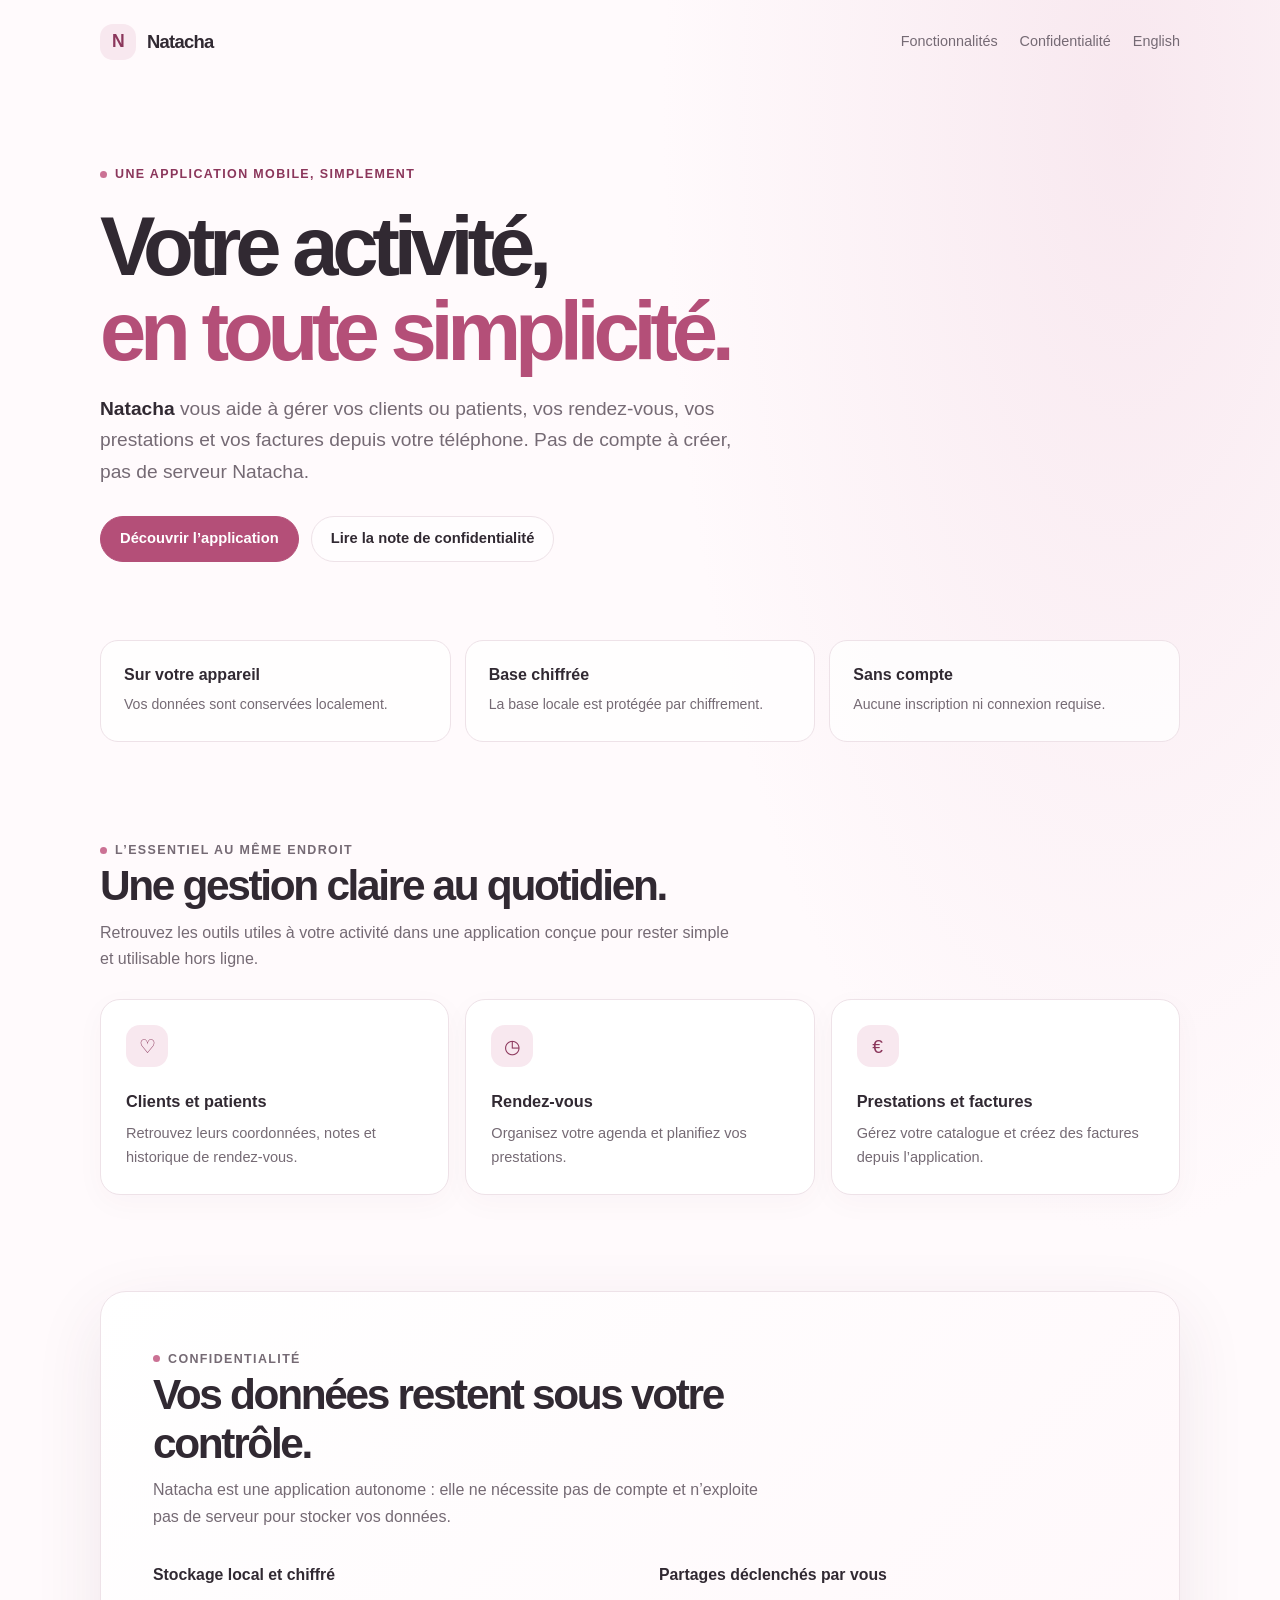
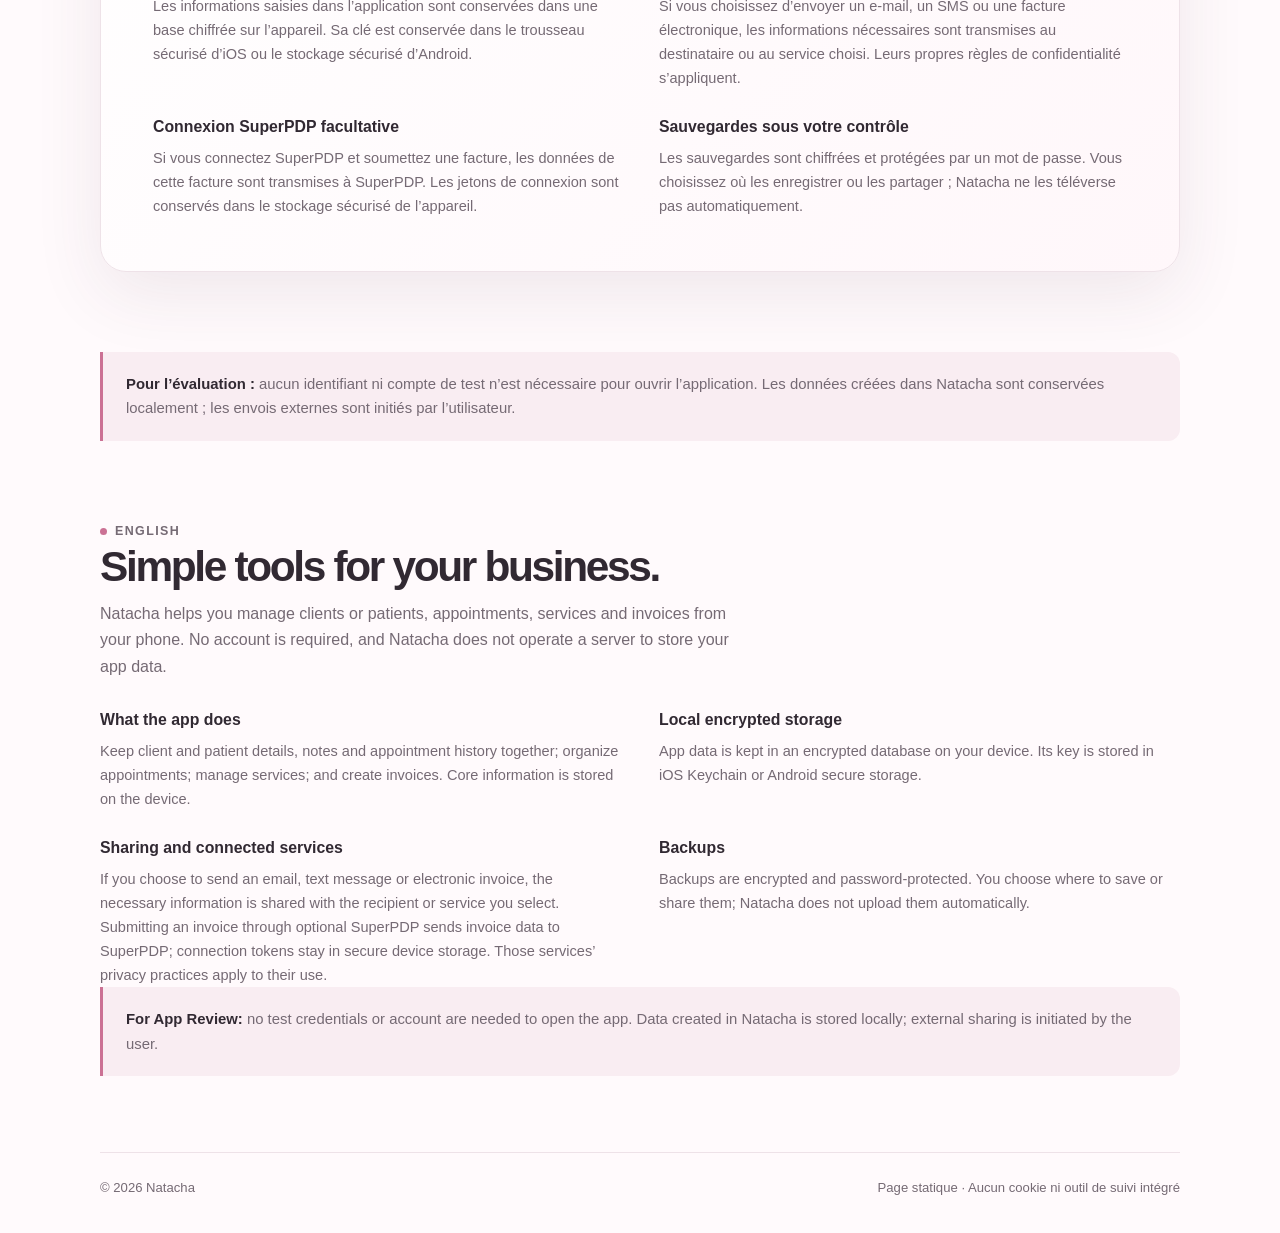
==== index.html @ 5fb603a2 "Initial commit" ====
<!doctype html>
<html lang="fr">
  <head>
    <meta charset="utf-8" />
    <meta name="viewport" content="width=device-width, initial-scale=1" />
    <meta
      name="description"
      content="Natacha, une application mobile simple pour gérer ses clients, rendez-vous et factures."
    />
    <meta name="theme-color" content="#fffafc" />
    <title>Natacha — gestion simple, données protégées</title>
    <style>
      :root {
        color-scheme: light;
        --ink: #312932;
        --muted: #756a74;
        --pink: #b44f78;
        --pink-dark: #8b365b;
        --pink-light: #f8e8ef;
        --paper: #fffafc;
        --line: #eee2e8;
        --white: #fff;
        --shadow: 0 22px 70px rgb(80 43 61 / 9%);
        font-family:
          -apple-system, BlinkMacSystemFont, "Segoe UI", sans-serif;
      }

      * {
        box-sizing: border-box;
      }

      html {
        scroll-behavior: smooth;
      }

      body {
        margin: 0;
        background:
          radial-gradient(ellipse at 88% 4%, #f8e8ef 0, transparent 29rem),
          var(--paper);
        color: var(--ink);
        line-height: 1.65;
      }

      a {
        color: var(--pink-dark);
        text-underline-offset: 0.2em;
      }

      a:focus-visible {
        outline: 3px solid #d88baa;
        outline-offset: 4px;
        border-radius: 4px;
      }

      .shell {
        width: min(100% - 40px, 1080px);
        margin-inline: auto;
      }

      .topbar {
        display: flex;
        align-items: center;
        justify-content: space-between;
        min-height: 84px;
      }

      .brand {
        display: inline-flex;
        align-items: center;
        gap: 11px;
        color: var(--ink);
        font-size: 1.15rem;
        font-weight: 750;
        letter-spacing: -0.04em;
        text-decoration: none;
      }

      .brand-mark {
        display: grid;
        width: 36px;
        aspect-ratio: 1;
        place-items: center;
        border-radius: 13px;
        background: var(--pink-light);
        color: var(--pink-dark);
        font-size: 1.1rem;
      }

      .topnav {
        display: flex;
        gap: 22px;
        font-size: 0.9rem;
      }

      .topnav a {
        color: var(--muted);
        text-decoration: none;
      }

      .topnav a:hover {
        color: var(--pink-dark);
      }

      .hero {
        padding: 76px 0 78px;
      }

      .eyebrow {
        display: inline-flex;
        align-items: center;
        gap: 8px;
        margin: 0 0 20px;
        color: var(--pink-dark);
        font-size: 0.78rem;
        font-weight: 750;
        letter-spacing: 0.11em;
        text-transform: uppercase;
      }

      .eyebrow::before {
        width: 7px;
        height: 7px;
        border-radius: 50%;
        background: #cb7194;
        content: "";
      }

      h1,
      h2,
      h3,
      p {
        margin-top: 0;
      }

      h1 {
        max-width: 760px;
        margin-bottom: 18px;
        font-size: clamp(2.6rem, 7vw, 5.2rem);
        font-weight: 720;
        letter-spacing: -0.075em;
        line-height: 1.02;
      }

      h1 span {
        color: var(--pink);
      }

      .hero-copy {
        max-width: 650px;
        margin-bottom: 28px;
        color: var(--muted);
        font-size: clamp(1.02rem, 2vw, 1.2rem);
      }

      .hero-copy strong {
        color: var(--ink);
        font-weight: 650;
      }

      .hero-links {
        display: flex;
        flex-wrap: wrap;
        gap: 12px;
      }

      .button {
        display: inline-flex;
        min-height: 46px;
        align-items: center;
        justify-content: center;
        padding: 0 19px;
        border: 1px solid var(--pink);
        border-radius: 999px;
        background: var(--pink);
        color: var(--white);
        font-size: 0.92rem;
        font-weight: 650;
        text-decoration: none;
        transition:
          background 150ms ease,
          transform 150ms ease;
      }

      .button:hover {
        transform: translateY(-1px);
        background: var(--pink-dark);
      }

      .button.secondary {
        border-color: var(--line);
        background: rgb(255 255 255 / 70%);
        color: var(--ink);
      }

      .button.secondary:hover {
        background: var(--white);
      }

      .trust-row {
        display: grid;
        grid-template-columns: repeat(3, 1fr);
        gap: 14px;
        margin-bottom: 94px;
      }

      .trust-item {
        min-height: 102px;
        padding: 21px 23px;
        border: 1px solid var(--line);
        border-radius: 18px;
        background: rgb(255 255 255 / 75%);
      }

      .trust-item strong {
        display: block;
        margin-bottom: 3px;
        font-size: 1rem;
      }

      .trust-item span {
        color: var(--muted);
        font-size: 0.88rem;
      }

      section {
        scroll-margin-top: 30px;
      }

      .section-heading {
        max-width: 630px;
        margin-bottom: 27px;
      }

      .section-heading h2 {
        margin-bottom: 9px;
        font-size: clamp(1.9rem, 4vw, 2.65rem);
        letter-spacing: -0.055em;
        line-height: 1.15;
      }

      .section-heading p {
        margin-bottom: 0;
        color: var(--muted);
      }

      .features {
        padding-bottom: 96px;
      }

      .feature-grid {
        display: grid;
        grid-template-columns: repeat(3, 1fr);
        gap: 16px;
      }

      .feature {
        min-height: 190px;
        padding: 25px;
        border: 1px solid var(--line);
        border-radius: 20px;
        background: var(--white);
        box-shadow: 0 8px 30px rgb(80 43 61 / 3%);
      }

      .feature-icon {
        display: grid;
        width: 42px;
        height: 42px;
        margin-bottom: 21px;
        place-items: center;
        border-radius: 14px;
        background: var(--pink-light);
        color: var(--pink-dark);
        font-size: 1.2rem;
      }

      .feature h3 {
        margin-bottom: 6px;
        font-size: 1.02rem;
      }

      .feature p {
        margin-bottom: 0;
        color: var(--muted);
        font-size: 0.91rem;
      }

      .privacy {
        margin-bottom: 80px;
        padding: clamp(26px, 5vw, 52px);
        border: 1px solid var(--line);
        border-radius: 26px;
        background: linear-gradient(135deg, #fff 0%, #fff7fa 100%);
        box-shadow: var(--shadow);
      }

      .privacy .section-heading {
        margin-bottom: 32px;
      }

      .privacy-grid {
        display: grid;
        grid-template-columns: repeat(2, 1fr);
        gap: 24px 38px;
      }

      .privacy-item h3 {
        margin-bottom: 6px;
        font-size: 0.99rem;
      }

      .privacy-item p {
        margin-bottom: 0;
        color: var(--muted);
        font-size: 0.91rem;
      }

      .review-note {
        margin: 0 0 76px;
        padding: 20px 23px;
        border-left: 3px solid #cb7194;
        border-radius: 0 12px 12px 0;
        background: #f9edf2;
        color: var(--muted);
        font-size: 0.93rem;
      }

      .review-note strong {
        color: var(--ink);
      }

      footer {
        display: flex;
        flex-wrap: wrap;
        align-items: center;
        justify-content: space-between;
        gap: 12px;
        padding: 24px 0 34px;
        border-top: 1px solid var(--line);
        color: var(--muted);
        font-size: 0.82rem;
      }

      footer p {
        margin: 0;
      }

      @media (max-width: 700px) {
        .shell {
          width: min(100% - 30px, 560px);
        }

        .topbar {
          min-height: 70px;
        }

        .topnav {
          gap: 13px;
          font-size: 0.82rem;
        }

        .hero {
          padding: 58px 0 56px;
        }

        .trust-row,
        .feature-grid,
        .privacy-grid {
          grid-template-columns: 1fr;
        }

        .trust-row {
          gap: 10px;
          margin-bottom: 72px;
        }

        .trust-item {
          min-height: auto;
          padding: 16px 19px;
        }

        .features {
          padding-bottom: 70px;
        }

        .feature {
          min-height: auto;
        }

        .feature-icon {
          margin-bottom: 15px;
        }

        .privacy {
          margin-bottom: 62px;
          border-radius: 20px;
        }

        .review-note {
          margin-bottom: 58px;
        }
      }

      @media (prefers-reduced-motion: reduce) {
        html {
          scroll-behavior: auto;
        }

        *,
        *::before,
        *::after {
          transition-duration: 0.01ms !important;
        }
      }
    </style>
  </head>
  <body>
    <header class="shell topbar">
      <a class="brand" href="#top" aria-label="Natacha, accueil">
        <span class="brand-mark" aria-hidden="true">N</span>
        <span>Natacha</span>
      </a>
      <nav class="topnav" aria-label="Navigation principale">
        <a href="#features">Fonctionnalités</a>
        <a href="#privacy">Confidentialité</a>
        <a href="#english">English</a>
      </nav>
    </header>

    <main id="top" class="shell">
      <section class="hero" aria-labelledby="hero-title">
        <p class="eyebrow">Une application mobile, simplement</p>
        <h1 id="hero-title">Votre activité,<br /><span>en toute simplicité.</span></h1>
        <p class="hero-copy">
          <strong>Natacha</strong> vous aide à gérer vos clients ou patients,
          vos rendez-vous, vos prestations et vos factures depuis votre téléphone.
          Pas de compte à créer, pas de serveur Natacha.
        </p>
        <div class="hero-links">
          <a class="button" href="#features">Découvrir l’application</a>
          <a class="button secondary" href="#privacy">Lire la note de confidentialité</a>
        </div>
      </section>

      <div class="trust-row" aria-label="En bref">
        <div class="trust-item">
          <strong>Sur votre appareil</strong>
          <span>Vos données sont conservées localement.</span>
        </div>
        <div class="trust-item">
          <strong>Base chiffrée</strong>
          <span>La base locale est protégée par chiffrement.</span>
        </div>
        <div class="trust-item">
          <strong>Sans compte</strong>
          <span>Aucune inscription ni connexion requise.</span>
        </div>
      </div>

      <section id="features" class="features" aria-labelledby="features-title">
        <div class="section-heading">
          <p class="eyebrow">L’essentiel au même endroit</p>
          <h2 id="features-title">Une gestion claire au quotidien.</h2>
          <p>
            Retrouvez les outils utiles à votre activité dans une application
            conçue pour rester simple et utilisable hors ligne.
          </p>
        </div>
        <div class="feature-grid">
          <article class="feature">
            <div class="feature-icon" aria-hidden="true">♡</div>
            <h3>Clients et patients</h3>
            <p>Retrouvez leurs coordonnées, notes et historique de rendez-vous.</p>
          </article>
          <article class="feature">
            <div class="feature-icon" aria-hidden="true">◷</div>
            <h3>Rendez-vous</h3>
            <p>Organisez votre agenda et planifiez vos prestations.</p>
          </article>
          <article class="feature">
            <div class="feature-icon" aria-hidden="true">€</div>
            <h3>Prestations et factures</h3>
            <p>Gérez votre catalogue et créez des factures depuis l’application.</p>
          </article>
        </div>
      </section>

      <section id="privacy" class="privacy" aria-labelledby="privacy-title">
        <div class="section-heading">
          <p class="eyebrow">Confidentialité</p>
          <h2 id="privacy-title">Vos données restent sous votre contrôle.</h2>
          <p>
            Natacha est une application autonome : elle ne nécessite pas de
            compte et n’exploite pas de serveur pour stocker vos données.
          </p>
        </div>
        <div class="privacy-grid">
          <article class="privacy-item">
            <h3>Stockage local et chiffré</h3>
            <p>
              Les informations saisies dans l’application sont conservées dans
              une base chiffrée sur l’appareil. Sa clé est conservée dans le
              trousseau sécurisé d’iOS ou le stockage sécurisé d’Android.
            </p>
          </article>
          <article class="privacy-item">
            <h3>Partages déclenchés par vous</h3>
            <p>
              Si vous choisissez d’envoyer un e-mail, un SMS ou une facture
              électronique, les informations nécessaires sont transmises au
              destinataire ou au service choisi. Leurs propres règles de
              confidentialité s’appliquent.
            </p>
          </article>
          <article class="privacy-item">
            <h3>Connexion SuperPDP facultative</h3>
            <p>
              Si vous connectez SuperPDP et soumettez une facture, les données
              de cette facture sont transmises à SuperPDP. Les jetons de
              connexion sont conservés dans le stockage sécurisé de l’appareil.
            </p>
          </article>
          <article class="privacy-item">
            <h3>Sauvegardes sous votre contrôle</h3>
            <p>
              Les sauvegardes sont chiffrées et protégées par un mot de passe.
              Vous choisissez où les enregistrer ou les partager ; Natacha ne
              les téléverse pas automatiquement.
            </p>
          </article>
        </div>
      </section>

      <aside class="review-note">
        <strong>Pour l’évaluation :</strong> aucun identifiant ni compte de test
        n’est nécessaire pour ouvrir l’application. Les données créées dans
        Natacha sont conservées localement ; les envois externes sont initiés
        par l’utilisateur.
      </aside>

      <section id="english" class="english-version" lang="en" aria-labelledby="english-title">
        <div class="section-heading">
          <p class="eyebrow">English</p>
          <h2 id="english-title">Simple tools for your business.</h2>
          <p>
            Natacha helps you manage clients or patients, appointments, services
            and invoices from your phone. No account is required, and Natacha
            does not operate a server to store your app data.
          </p>
        </div>
        <div class="privacy-grid">
          <article class="privacy-item">
            <h3>What the app does</h3>
            <p>
              Keep client and patient details, notes and appointment history
              together; organize appointments; manage services; and create
              invoices. Core information is stored on the device.
            </p>
          </article>
          <article class="privacy-item">
            <h3>Local encrypted storage</h3>
            <p>
              App data is kept in an encrypted database on your device. Its key
              is stored in iOS Keychain or Android secure storage.
            </p>
          </article>
          <article class="privacy-item">
            <h3>Sharing and connected services</h3>
            <p>
              If you choose to send an email, text message or electronic invoice,
              the necessary information is shared with the recipient or service
              you select. Submitting an invoice through optional SuperPDP sends
              invoice data to SuperPDP; connection tokens stay in secure device
              storage. Those services’ privacy practices apply to their use.
            </p>
          </article>
          <article class="privacy-item">
            <h3>Backups</h3>
            <p>
              Backups are encrypted and password-protected. You choose where to
              save or share them; Natacha does not upload them automatically.
            </p>
          </article>
        </div>
        <aside class="review-note">
          <strong>For App Review:</strong> no test credentials or account are
          needed to open the app. Data created in Natacha is stored locally;
          external sharing is initiated by the user.
        </aside>
      </section>
    </main>

    <footer class="shell">
      <p>© 2026 Natacha</p>
      <p>Page statique · Aucun cookie ni outil de suivi intégré</p>
    </footer>
  </body>
</html>
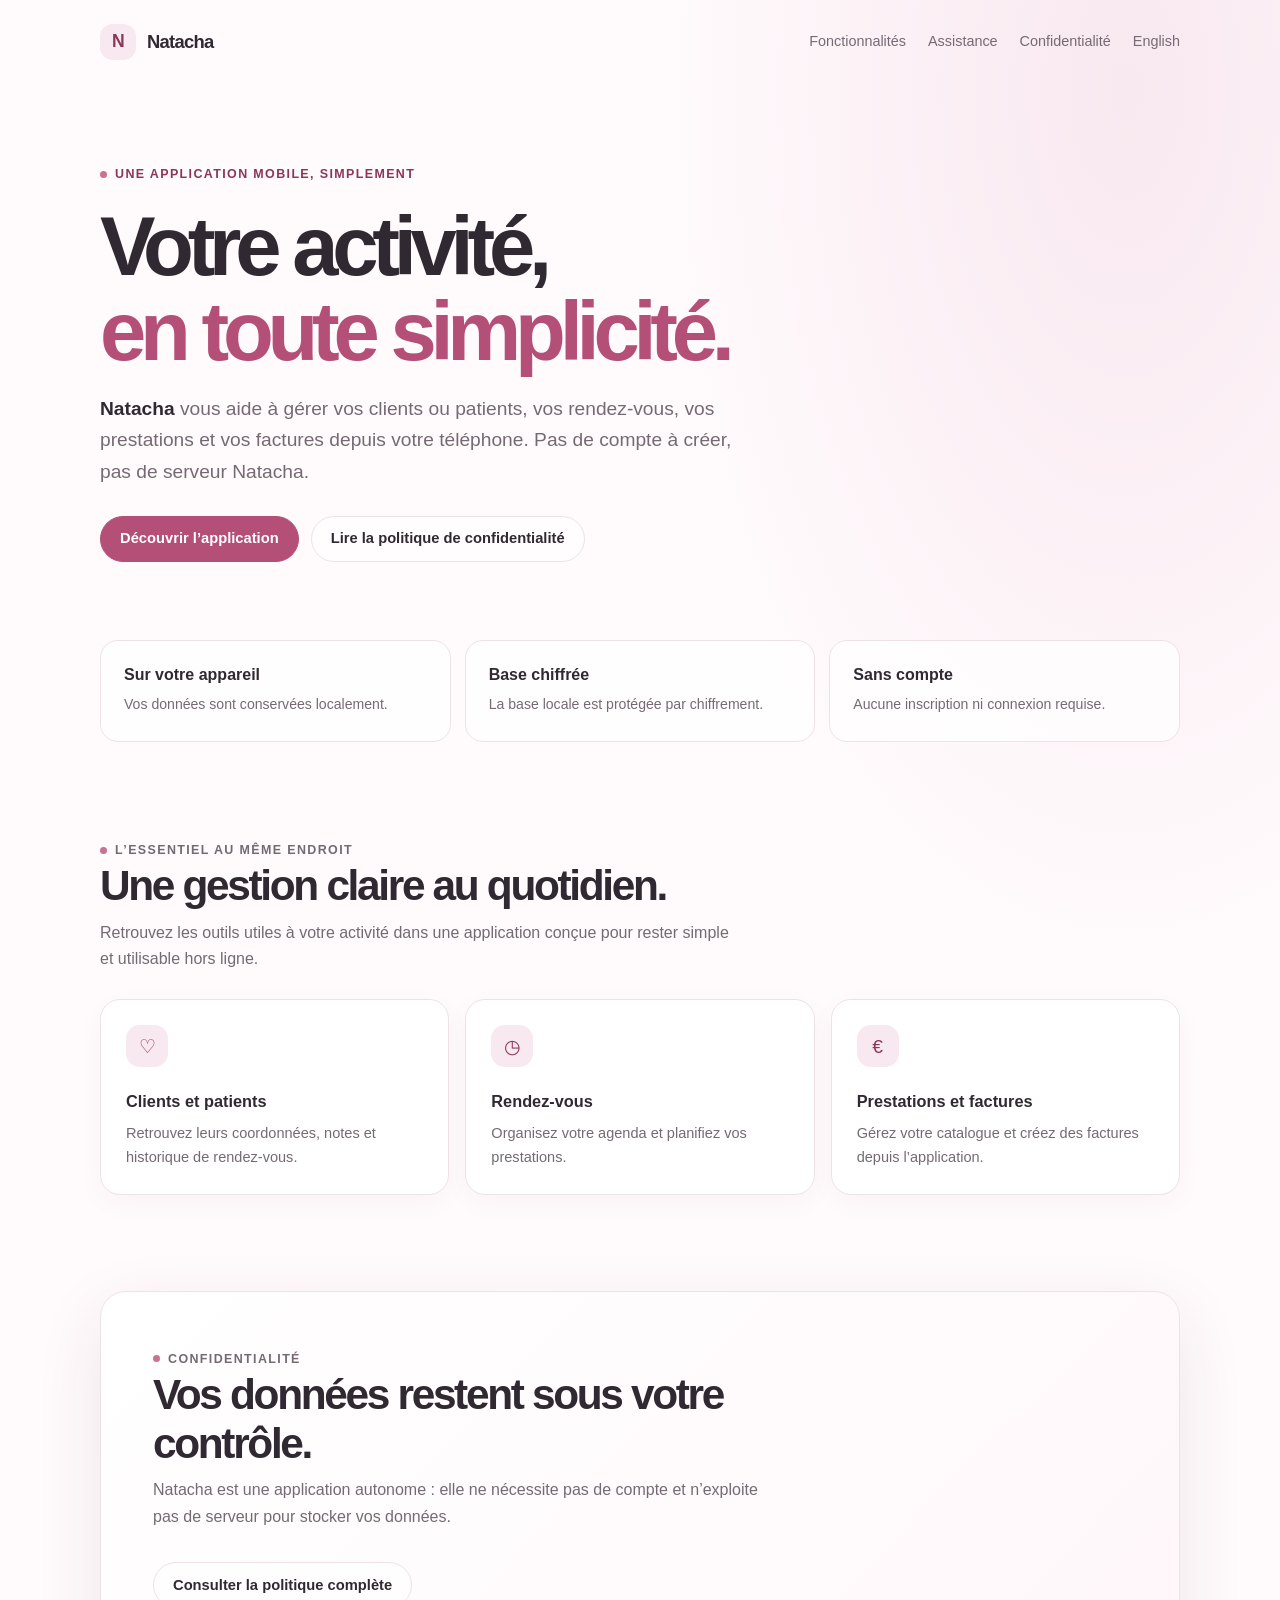
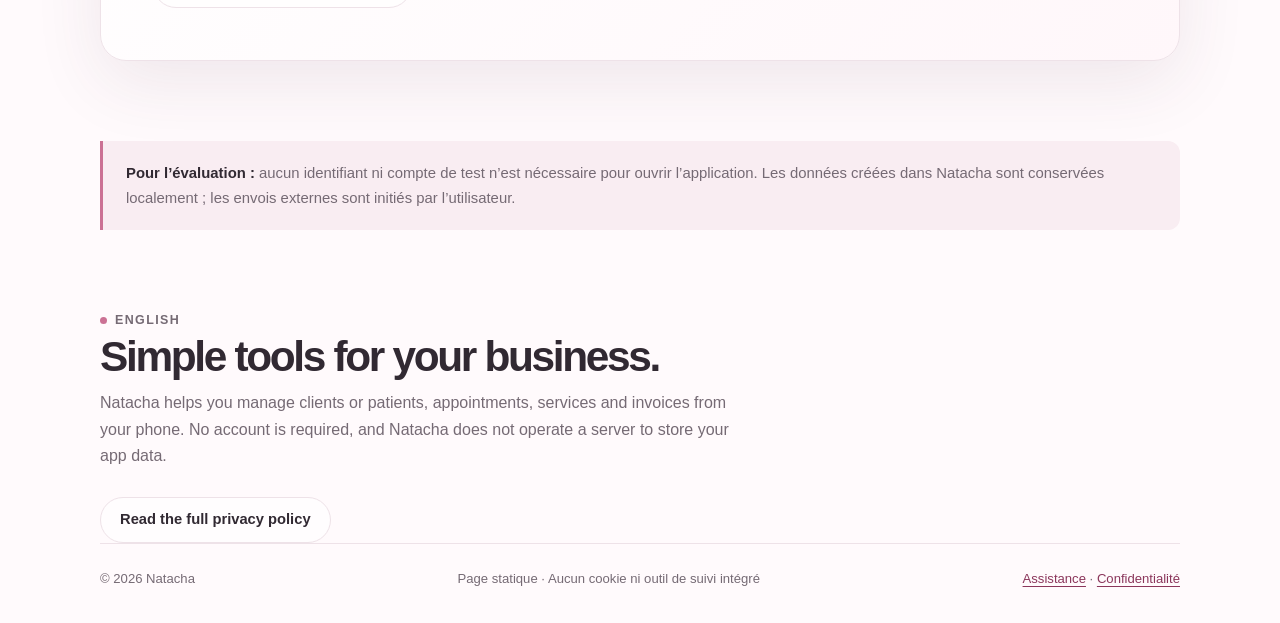
==== commit 9fd4d35a: "Split pages" ====
--- a/index.html
+++ b/index.html
@@ -60,8 +60,10 @@
 
       .topbar {
         display: flex;
+        flex-wrap: wrap;
         align-items: center;
         justify-content: space-between;
+        gap: 12px 20px;
         min-height: 84px;
       }
 
@@ -352,10 +354,15 @@
         }
 
         .topbar {
+          flex-wrap: wrap;
           min-height: 70px;
+          gap: 8px 16px;
+          padding-block: 12px;
         }
 
         .topnav {
+          flex-wrap: wrap;
+          justify-content: flex-start;
           gap: 13px;
           font-size: 0.82rem;
         }
@@ -417,13 +424,14 @@
   </head>
   <body>
     <header class="shell topbar">
-      <a class="brand" href="#top" aria-label="Natacha, accueil">
+      <a class="brand" href="./" aria-label="Natacha, accueil">
         <span class="brand-mark" aria-hidden="true">N</span>
         <span>Natacha</span>
       </a>
       <nav class="topnav" aria-label="Navigation principale">
         <a href="#features">Fonctionnalités</a>
-        <a href="#privacy">Confidentialité</a>
+        <a href="support/">Assistance</a>
+        <a href="privacy-policy/">Confidentialité</a>
         <a href="#english">English</a>
       </nav>
     </header>
@@ -439,7 +447,7 @@
         </p>
         <div class="hero-links">
           <a class="button" href="#features">Découvrir l’application</a>
-          <a class="button secondary" href="#privacy">Lire la note de confidentialité</a>
+          <a class="button secondary" href="privacy-policy/">Lire la politique de confidentialité</a>
         </div>
       </section>
 
@@ -486,7 +494,7 @@
         </div>
       </section>
 
-      <section id="privacy" class="privacy" aria-labelledby="privacy-title">
+      <section class="privacy" aria-labelledby="privacy-title">
         <div class="section-heading">
           <p class="eyebrow">Confidentialité</p>
           <h2 id="privacy-title">Vos données restent sous votre contrôle.</h2>
@@ -495,41 +503,7 @@
             compte et n’exploite pas de serveur pour stocker vos données.
           </p>
         </div>
-        <div class="privacy-grid">
-          <article class="privacy-item">
-            <h3>Stockage local et chiffré</h3>
-            <p>
-              Les informations saisies dans l’application sont conservées dans
-              une base chiffrée sur l’appareil. Sa clé est conservée dans le
-              trousseau sécurisé d’iOS ou le stockage sécurisé d’Android.
-            </p>
-          </article>
-          <article class="privacy-item">
-            <h3>Partages déclenchés par vous</h3>
-            <p>
-              Si vous choisissez d’envoyer un e-mail, un SMS ou une facture
-              électronique, les informations nécessaires sont transmises au
-              destinataire ou au service choisi. Leurs propres règles de
-              confidentialité s’appliquent.
-            </p>
-          </article>
-          <article class="privacy-item">
-            <h3>Connexion SuperPDP facultative</h3>
-            <p>
-              Si vous connectez SuperPDP et soumettez une facture, les données
-              de cette facture sont transmises à SuperPDP. Les jetons de
-              connexion sont conservés dans le stockage sécurisé de l’appareil.
-            </p>
-          </article>
-          <article class="privacy-item">
-            <h3>Sauvegardes sous votre contrôle</h3>
-            <p>
-              Les sauvegardes sont chiffrées et protégées par un mot de passe.
-              Vous choisissez où les enregistrer ou les partager ; Natacha ne
-              les téléverse pas automatiquement.
-            </p>
-          </article>
-        </div>
+        <a class="button secondary" href="privacy-policy/">Consulter la politique complète</a>
       </section>
 
       <aside class="review-note">
@@ -549,51 +523,14 @@
             does not operate a server to store your app data.
           </p>
         </div>
-        <div class="privacy-grid">
-          <article class="privacy-item">
-            <h3>What the app does</h3>
-            <p>
-              Keep client and patient details, notes and appointment history
-              together; organize appointments; manage services; and create
-              invoices. Core information is stored on the device.
-            </p>
-          </article>
-          <article class="privacy-item">
-            <h3>Local encrypted storage</h3>
-            <p>
-              App data is kept in an encrypted database on your device. Its key
-              is stored in iOS Keychain or Android secure storage.
-            </p>
-          </article>
-          <article class="privacy-item">
-            <h3>Sharing and connected services</h3>
-            <p>
-              If you choose to send an email, text message or electronic invoice,
-              the necessary information is shared with the recipient or service
-              you select. Submitting an invoice through optional SuperPDP sends
-              invoice data to SuperPDP; connection tokens stay in secure device
-              storage. Those services’ privacy practices apply to their use.
-            </p>
-          </article>
-          <article class="privacy-item">
-            <h3>Backups</h3>
-            <p>
-              Backups are encrypted and password-protected. You choose where to
-              save or share them; Natacha does not upload them automatically.
-            </p>
-          </article>
-        </div>
-        <aside class="review-note">
-          <strong>For App Review:</strong> no test credentials or account are
-          needed to open the app. Data created in Natacha is stored locally;
-          external sharing is initiated by the user.
-        </aside>
+        <a class="button secondary" href="privacy-policy/">Read the full privacy policy</a>
       </section>
     </main>
 
     <footer class="shell">
       <p>© 2026 Natacha</p>
       <p>Page statique · Aucun cookie ni outil de suivi intégré</p>
+      <p><a href="support/">Assistance</a> · <a href="privacy-policy/">Confidentialité</a></p>
     </footer>
   </body>
 </html>
